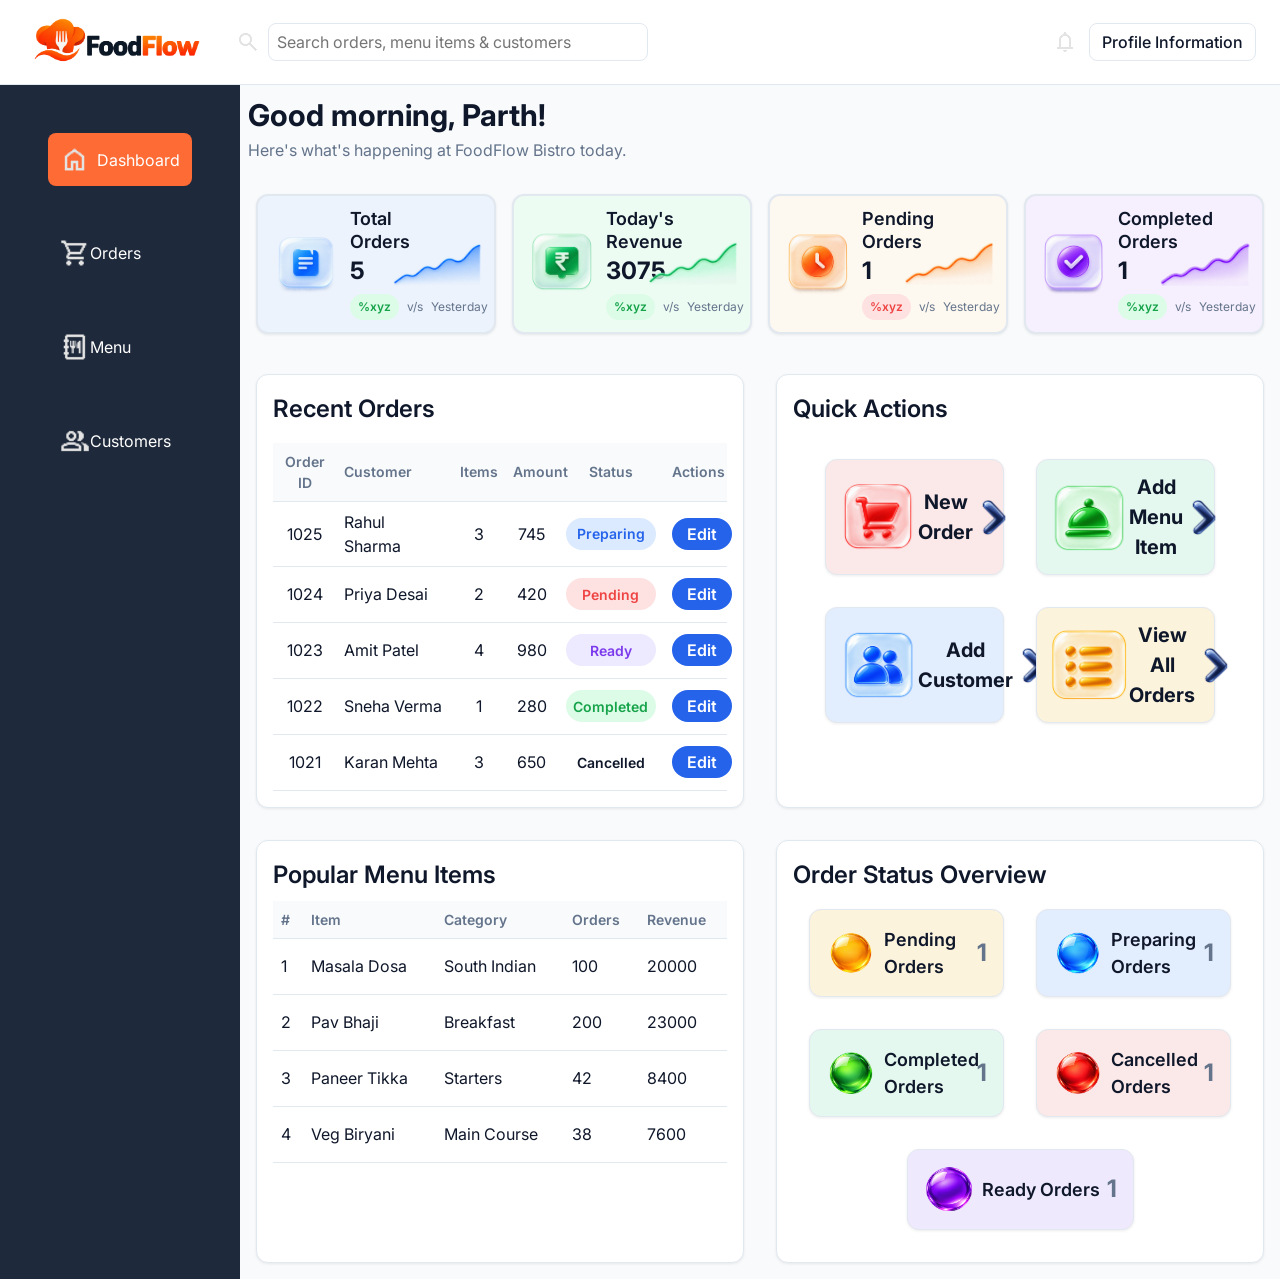
==== frontend/index.html @ 83465d40 "Refactored Order Page Summary Cards and Dashboard Order Status Section for Data Changes" ====
<!DOCTYPE html>
<html lang="en">
<head>
    <meta charset="UTF-8">
    <meta name="viewport" content="width=device-width, initial-scale=1.0">
    <title>FoodFlow</title>

    <link rel="preconnect" href="https://fonts.googleapis.com">
    <link rel="preconnect" href="https://fonts.gstatic.com" crossorigin>
    <link href="https://fonts.googleapis.com/css2?family=Inter:wght@400;500;600;700&display=swap" rel="stylesheet">

    <link rel="stylesheet" href="css/main.css">
</head>
<body>
    <div class="app">
        <header class="header">
            <a href="#">
                <img src="assets/logo/website-logo.png" alt="FoodFlow">
            </a>

            <div class="search-bar">
                <img src="assets/icons/searchbar.png" alt="">
                <!-- <label for="searchbar">Search</label> -->
                <input type="text" name="search" id="searchbar" placeholder="Search orders, menu items & customers">
            </div>

            <div class="profile-section">
                <img src="assets/icons/notifications.png" alt="">
                <button type="button">
                    Profile Information
                </button>
            </div>
        </header>

        <div class="app-body">
            <aside>
                <nav class="sidebar-nav">
                    <ul>
                        <li class="nav-item active">
                            <a href="#">
                                <img src="/frontend/assets/icons/aside-section/dashboard.png" alt="">
                                <span>Dashboard</span>
                            </a>
                        </li>
                        <li class="nav-item">    
                            <a href="orders.html">
                                <img src="/frontend/assets/icons/aside-section/cart.png" alt="">
                                <span>Orders</span>
                            </a>
                        </li>
                        <li class="nav-item">
                            <a href="#">
                                <img src="/frontend/assets/icons/aside-section/menu.png" alt="">
                                <span>Menu</span>
                            </a>
                        </li>
                        <li class="nav-item">   
                            <a href="#">
                                <img src="/frontend/assets/icons/aside-section/customers.png" alt="">
                                <span>Customers</span>
                            </a>
                        </li>
                    </ul>
                </nav>
            </aside>
    
            <main class="main-content dashboard-page">
    
                <section class="dashboard-intro">
                    <h1>Good morning, Parth!</h1>
                    <p>Here's what's happening at FoodFlow Bistro today.</p>
                </section>
    
                <section class="summary-section">
                    <div class="summary-cards">
                        <div class="summary-card">
                            <img src="/frontend/assets/icons/summary-section/total-orders.png" alt="Total Orders Image">
                            <div class="summary-card-information">
                                <h3>Total Orders</h3>
                                <p class="summary-value">48</p>
                                <div class="change-comparison">
                                    <p>%xyz</p>
                                    <p>v/s</p>
                                    <p>Yesterday</p>
                                </div>
                            </div>
                            <img src="/frontend/assets/icons/summary-section/graph-total-orders.png" alt="Graph Image">
                        </div>

                        <div class="summary-card">
                            <img src="/frontend/assets/icons/summary-section/total-revenue.png" alt="Total Revenue Image">
                            <div class="summary-card-information">
                                <h3>Today's Revenue</h3>
                                <p class="summary-value">Rs.18450</p>
                                <div class="change-comparison">
                                    <p>%xyz</p>
                                    <p>v/s</p>
                                    <p>Yesterday</p>
                                </div>
                            </div>
                            <img src="/frontend/assets/icons/summary-section/graph-total-revenue.png" alt="Graph Image">
                        </div>

                        <div class="summary-card">
                            <img src="/frontend/assets/icons/summary-section/pending-orders.png" alt="Pending Orders Image">
                            <div class="summary-card-information">
                                <h3>Pending Orders</h3>
                                <p class="summary-value">12</p>
                                <div class="change-comparison">
                                    <p>%xyz</p>
                                    <p>v/s</p>
                                    <p>Yesterday</p>
                                </div>
                            </div>
                            <img src="/frontend/assets/icons/summary-section/graph-pending-orders.png" alt="Graph Image">
                        </div>

                        <div class="summary-card">
                            <img src="/frontend/assets/icons/summary-section/completed-orders.png" alt="Completed Orders Image">
                            <div class="summary-card-information">
                                <h3>Completed Orders</h3>
                                <p class="summary-value">36</p>
                                <div class="change-comparison">
                                    <p>%xyz</p>
                                    <p>v/s</p>
                                    <p>Yesterday</p>
                                </div>
                            </div>
                            <img src="/frontend/assets/icons/summary-section/graph-completed-orders.png" alt="Graph Image">
                        </div>
                    </div>
                </section>
    
                <div class="dashboard-row-1">
                    <section class="recent-orders-section">
                        <!-- Recent Orders Table -->
                        <h2>Recent Orders</h2>
                         <table>
                            <thead>
                                <tr>
                                    <th>Order ID</th>
                                    <th>Customer</th>
                                    <th>Items</th>
                                    <th>Amount</th>
                                    <th>Status</th>
                                    <th>Actions</th>
                                </tr>
                            </thead>
                            <tbody>
                                <tr>
                                    <td>1234</td>
                                    <td>Parth Sawant</td>
                                    <td>4</td>
                                    <td>Rs. 1290</td>
                                    <td>
                                        <span class="status-badge pending">Pending</span>
                                    </td>
                                    <td>15 min</td>
                                    <td>
                                        <button type="button" class="edit-button">
                                           Edit 
                                        </button>
                                    </td>
                                </tr>
        
                                <tr>
                                    <td>4321</td>
                                    <td>Tanishka Sawant</td>
                                    <td>12</td>
                                    <td>Rs. 1430</td>
                                    <td><span class="status-badge completed">Completed</span></td>
                                    <td>5 min</td>
                                    <td>
                                        <button type="button" class="edit-button">
                                           Edit 
                                        </button>
                                    </td>
                                </tr>
                            </tbody>
                            <tfoot></tfoot>
                         </table>
                    </section>
        
                    <section class="quick-actions-section">
                        <!-- Quick Action Button Collection -->
                         <h2>Quick Actions</h2>
        
                         <div class="quick-actions-buttons">
                            <button type="button" class="quick-actions-button" id="new-order-quick-action">
                                <div class="button-internals">
                                    <img src="/frontend/assets/icons/quick-actions-section/new-order.png" alt="New Order Cart Image">
                                    <p>New Order</p>
                                    <img src="/frontend/assets/icons/quick-actions-section/arrow.png" alt="Arrow Image">
                                </div>
                            </button>

                            <button type="button" class="quick-actions-button" id="add-menu-quick-action">
                                <div class="button-internals">
                                    <img src="/frontend/assets/icons/quick-actions-section/add-menu-item.png" alt="Add Menu Item Image">
                                    <p>Add Menu Item</p>
                                    <img src="/frontend/assets/icons/quick-actions-section/arrow.png" alt="Arrow Image">
                                </div>
                            </button>

                            <button type="button" class="quick-actions-button" id="add-customer-quick-action">
                                <div class="button-internals">
                                    <img src="/frontend/assets/icons/quick-actions-section/customers.png" alt="Add Customer Image">
                                    <p>Add Customer</p>
                                    <img src="/frontend/assets/icons/quick-actions-section/arrow.png" alt="Arrow Image">
                                </div>
                            </button>

                            <button type="button" class="quick-actions-button" id="view-all-order-quick-action">
                                <div class="button-internals">
                                    <img src="/frontend/assets/icons/quick-actions-section/view-orders.png" alt="View Orders Image">
                                    <p>View All Orders</p>
                                    <img src="/frontend/assets/icons/quick-actions-section/arrow.png" alt="Arrow Image">
                                </div>
                            </button>

                         </div>
                    </section>
                </div>
    
                <div class="dashboard-row-2">
                    <section class="popular-menu-section">
                        <!-- Popular Menu Items Table -->
                        <h2>Popular Menu Items</h2>
                         <table>
                            <thead>
                                <tr>
                                    <th>#</th>
                                    <th>Item</th>
                                    <th>Category</th>
                                    <th>Orders</th>
                                    <th>Revenue</th>
                                </tr>
                            </thead>
                            <tbody>
                                <tr>
                                    <td>1</td>
                                    <td>Masala Dosa</td>
                                    <td>South Indian</td>
                                    <td>100</td>
                                    <td>Rs. 20,000</td>
                                </tr>

                                <tr>
                                    <td>2</td>
                                    <td>Pav Bhaji</td>
                                    <td>Breakfast</td>
                                    <td>200</td>
                                    <td>Rs. 23,000</td>
                                </tr>

                                <tr>
                                    <td>3</td>
                                    <td>Paneer Tikka</td>
                                    <td>Starters</td>
                                    <td>42</td>
                                    <td>Rs. 8,400</td>
                                </tr>

                                <tr>
                                    <td>4</td>
                                    <td>Veg Biryani</td>
                                    <td>Main Course</td>
                                    <td>38</td>
                                    <td>Rs. 7,600</td>
                                </tr>
                            </tbody>
                            <tfoot></tfoot>
                         </table>
                    </section>
        
                    <section class="order-status-section">
                        <!-- Order Status Overview Display -->
                        <h2>Order Status Overview</h2>
                         <div class="order-section-cards">
                            <div class="pending-orders order-section-card">
                                <div class="status-label">
                                    <img src="/frontend/assets/icons/order-status-section/yellow.png" alt="">
                                    <p>Pending Orders</p>
                                </div>
                                <p class="status-count">12</p>
                            </div>
        
                            <div class="preparing-orders order-section-card">
                                <div class="status-label">
                                    <img src="/frontend/assets/icons/order-status-section/blue.png" alt="">
                                    <p>Preparing Orders</p>
                                </div>
                                <p class="status-count">10</p>
                            </div>
        
                            <div class="completed-orders order-section-card">
                                <div class="status-label">
                                    <img src="/frontend/assets/icons/order-status-section/green.png" alt="">
                                    <p>Completed Orders</p>
                                </div>
                                <p class="status-count">8</p>
                            </div>
        
                            <div class="cancelled-orders order-section-card">
                                <div class="status-label">
                                    <img src="/frontend/assets/icons/order-status-section/red.png" alt="">
                                    <p>Cancelled Orders</p>
                                </div>
                                <p class="status-count">38</p>
                            </div>

                           <div class="order-section-card ready-orders">
                                <div class="status-label">
                                    <img src="assets/icons/order-status-section/ready-order.png" alt="" >
                                    <p>Ready Orders </p>
                                </div>
                                <span class="status-count">0</span>
                            </div>

                         </div>
                    </section>
                </div>

                <div class="new-order-modal-overlay" id="new-order-modal-overlay" hidden>
                    <div class="new-order-card">
    
                        <!-- New Order Header -->
                        <div class="new-order-header">
    
                            <div class="left-section">
                                <h2>Create New Order</h2>
                                <p>Add a new order for a customer</p>
                            </div>
    
                            <div class="right-section">
                                <button type="button" class="close-new-order" aria-label="Close modal">
                                    <img src="/frontend/assets/icons/close.png" alt="Close modal">
                                </button>
                            </div>
    
                        </div>
    
    
                        <!-- New Order Body -->
                        <div class="new-order-body">
    
                            <!-- Customer Name -->
                            <div class="customer-name">
                                <label for="customer-name">Customer Name</label>
    
                                <input
                                    type="text"
                                    name="customer-name"
                                    id="customer-name"
                                    placeholder="Enter customer name"
                                >
                            </div>
    
    
                            <!-- Order Type -->
                            <div class="order-type">
    
                                <label for="order-type">Order Type</label>
    
                                <select name="order-type" id="order-type">
    
                                    <option value="dine-in" selected>
                                        Dine In
                                    </option>
    
                                    <option value="take-away">
                                        Take Away
                                    </option>
    
                                </select>
    
                            </div>
    
    
                            <!-- Menu Items -->
                            <div class="items">
    
                                <label for="menu-item">Menu Item</label>
    
                                <div class="add-item-row">
    
                                    <select name="menu-item" id="menu-item">
    
                                        <option value="" selected disabled>
                                            Select Menu Item
                                        </option>
    
                                        <option value="margherita-pizza">
                                            Margherita Pizza - Rs. 260
                                        </option>
    
                                        <option value="paneer-tikka">
                                            Paneer Tikka - Rs. 220
                                        </option>
    
                                        <option value="masala-dosa">
                                            Masala Dosa - Rs. 180
                                        </option>
    
                                        <option value="veg-biryani">
                                            Veg Biryani - Rs. 200
                                        </option>
    
                                    </select>
    
                                    <input
                                        type="number"
                                        name="item-quantity"
                                        id="item-quantity"
                                        min="1"
                                        value="1"
                                        placeholder="Qty"
                                    >
    
                                    <button type="button" class="add-item-button">
                                        Add Item
                                    </button>
    
                                </div>
    
    
                                <!-- Selected Items -->
                                <div class="selected-items">
    
                                    <h3>Selected Items</h3>
    
                                    <div class="selected-item">
    
                                        <div class="selected-item-info">
                                            <p>Margherita Pizza</p>
                                            <span>Rs. 260 × 2</span>
                                        </div>
    
                                        <div class="selected-item-actions">
                                            <span class="selected-item-total">
                                                Rs. 520
                                            </span>
    
                                            <button
                                                type="button"
                                                class="remove-item-button"
                                                aria-label="Remove item"
                                            >
                                                ×
                                            </button>
                                        </div>
    
                                    </div>
    
                                    <div class="selected-item">
    
                                        <div class="selected-item-info">
                                            <p>Paneer Tikka</p>
                                            <span>Rs. 220 × 1</span>
                                        </div>
    
                                        <div class="selected-item-actions">
                                            <span class="selected-item-total">
                                                Rs. 220
                                            </span>
    
                                            <button
                                                type="button"
                                                class="remove-item-button"
                                                aria-label="Remove item"
                                            >
                                                ×
                                            </button>
    
                                        </div>
    
                                    </div>
    
                                </div>
    
                            </div>
    
    
                            <!-- Special Instructions -->
                            <div class="special-instructions">
    
                                <label for="special-instructions">
                                    Special Instructions
                                </label>
    
                                <textarea
                                    name="special-instructions"
                                    id="special-instructions"
                                    placeholder="e.g. Less spice, extra cheese, no onions..."
                                ></textarea>
    
                            </div>
    
    
                            <!-- Order Total -->
                            <div class="order-total">
    
                                <span>Total Amount</span>
    
                                <strong>Rs. 740</strong>
    
                            </div>
    
                        </div>
    
    
                        <!-- New Order Footer -->
                        <div class="new-order-footer">
    
                            <button
                                type="button"
                                class="cancel-new-order"
                            >
                                Cancel
                            </button>
    
                            <button
                                type="button"
                                class="create-new-order"
                            >
                                Create Order
                            </button>
    
                        </div>
    
                    </div>
                </div>

                <div class="add-menu-modal-overlay" id="add-menu-modal-overlay" hidden>

                    <div class="add-menu-card">

                        <div class="add-menu-header">

                            <div class="left-section">

                                <h2>Add New Menu Item</h2>

                                <p>Add a new menu item to your restaurant menu</p>

                            </div>

                            <div class="right-section">

                                <button
                                    type="button"
                                    class="close-add-menu"
                                    aria-label="Close modal"
                                >

                                    <img
                                        src="/frontend/assets/icons/close.png"
                                        alt="Close modal"
                                    >

                                </button>

                            </div>

                        </div>

                        <div class="add-menu-body">

                            <!-- Item Name -->

                            <div class="item-name">

                                <label for="item-name">Item Name</label>

                                <input
                                    type="text"
                                    name="item-name"
                                    id="item-name"
                                    placeholder="Enter menu item name"
                                >

                            </div>


                            <!-- Category -->

                            <div class="item-category">

                                <label for="item-category">Category</label>

                                <select
                                    name="item-category"
                                    id="item-category"
                                >

                                    <option value="" selected disabled>
                                        Select category
                                    </option>

                                    <option value="starters">
                                        Starters
                                    </option>

                                    <option value="main-course">
                                        Main Course
                                    </option>

                                    <option value="south-indian">
                                        South Indian
                                    </option>

                                    <option value="desserts">
                                        Desserts
                                    </option>

                                    <option value="beverages">
                                        Beverages
                                    </option>

                                </select>

                            </div>


                            <!-- Price -->

                            <div class="item-price">

                                <label for="item-price">Price (Rs.)</label>

                                <input
                                    type="number"
                                    name="item-price"
                                    id="item-price"
                                    placeholder="Enter price"
                                    min="0"
                                >

                            </div>


                            <!-- Description -->

                            <div class="item-description">

                                <label for="item-description">
                                    Description (Optional)
                                </label>

                                <textarea
                                    name="item-description"
                                    id="item-description"
                                    placeholder="Enter a short description..."
                                ></textarea>

                            </div>

                        </div>

                        <div class="add-menu-footer">

                            <button
                                type="button"
                                class="cancel-add-menu"
                            >
                                Cancel
                            </button>

                            <button
                                type="button"
                                class="add-menu-item"
                            >
                                Add Item
                            </button>

                        </div>

                    </div>

                </div>

                <div class="add-customer-modal-overlay" id="add-customer-modal-overlay" hidden>
                    <div class="add-customer-card">
                        <div class="add-customer-header">

                            <div class="left-section">

                                <h2>Add New Customer</h2>

                                <p>Add a new customer to your restaurant</p>

                            </div>

                            <div class="right-section">

                                <button
                                    type="button"
                                    class="close-add-customer"
                                    aria-label="Close modal"
                                >

                                    <img
                                        src="/frontend/assets/icons/close.png"
                                        alt="Close modal"
                                    >

                                </button>

                            </div>

                        </div>

                        <div class="add-customer-body">

                            <!-- Customer Name -->

                            <div class="customer-name">

                                <label for="new-customer-name">
                                    Customer Name
                                </label>

                                <input
                                    type="text"
                                    name="new-customer-name"
                                    id="new-customer-name"
                                    placeholder="Enter customer name"
                                >

                            </div>


                            <!-- Phone Number -->

                            <div class="customer-phone">

                                <label for="customer-phone">
                                    Phone Number
                                </label>

                                <input
                                    type="tel"
                                    name="customer-phone"
                                    id="customer-phone"
                                    placeholder="Enter phone number"
                                >

                            </div>


                            <!-- Email -->

                            <div class="customer-email">

                                <label for="customer-email">
                                    Email (Optional)
                                </label>

                                <input
                                    type="email"
                                    name="customer-email"
                                    id="customer-email"
                                    placeholder="Enter email address"
                                >

                            </div>

                        </div>

                        <div class="add-customer-footer">

                            <button
                                type="button"
                                class="cancel-add-customer"
                            >
                                Cancel
                            </button>

                            <button
                                type="button"
                                class="add-customer-button"
                            >
                                Add Customer
                            </button>

                        </div>
                    </div>

                </div>
    
            </main>
        </div>
    </div>

    <script src="js/data.js"></script>
    <script src="js/app.js"></script>
</body>
</html>
---- frontend/css/main.css ----
@import url("reset.css");
@import url("variables.css");
@import url("base.css");
@import url("layout.css");
@import url("responsive.css");
@import url("components.css");
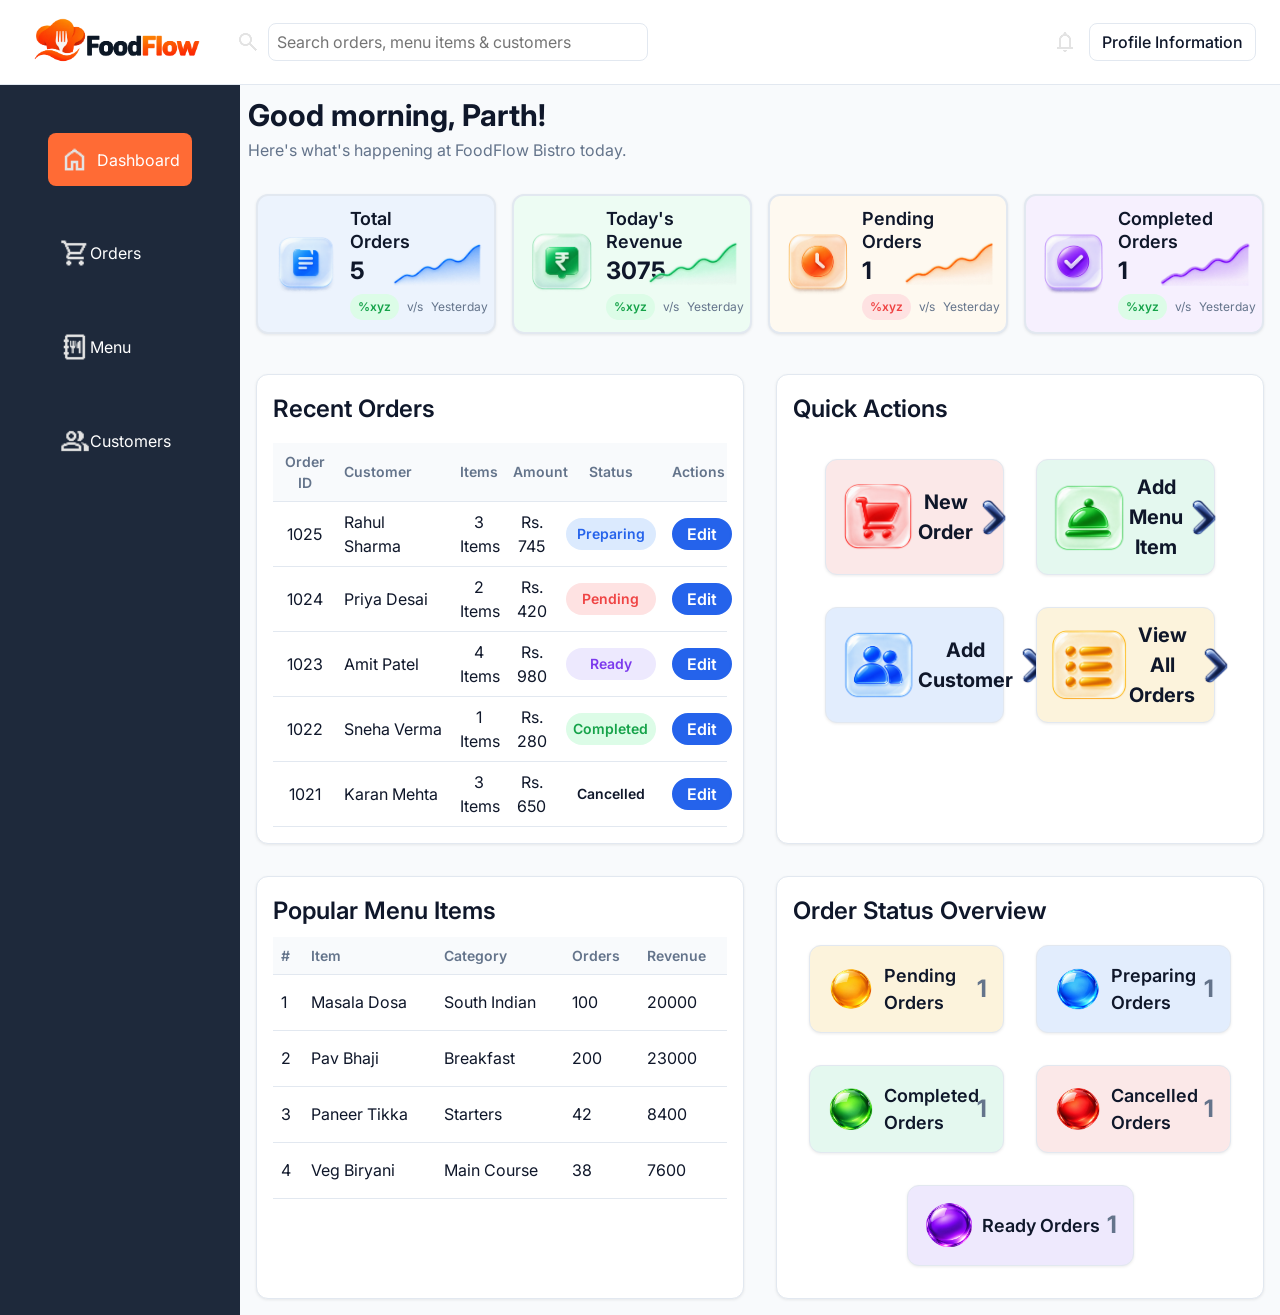
==== commit 1c0063dd: "feat : edit button working" ====
--- a/frontend/index.html
+++ b/frontend/index.html
@@ -323,162 +323,52 @@
 
                 <div class="new-order-modal-overlay" id="new-order-modal-overlay" hidden>
                     <div class="new-order-card">
-    
-                        <!-- New Order Header -->
                         <div class="new-order-header">
-    
                             <div class="left-section">
                                 <h2>Create New Order</h2>
                                 <p>Add a new order for a customer</p>
                             </div>
-    
                             <div class="right-section">
                                 <button type="button" class="close-new-order" aria-label="Close modal">
                                     <img src="/frontend/assets/icons/close.png" alt="Close modal">
                                 </button>
                             </div>
-    
-                        </div>
-    
-    
-                        <!-- New Order Body -->
+                        </div>
                         <div class="new-order-body">
-    
-                            <!-- Customer Name -->
                             <div class="customer-name">
                                 <label for="customer-name">Customer Name</label>
-    
-                                <input
-                                    type="text"
-                                    name="customer-name"
-                                    id="customer-name"
-                                    placeholder="Enter customer name"
-                                >
-                            </div>
-    
-    
-                            <!-- Order Type -->
+                                <input type="text" name="customer-name" id="customer-name" placeholder="Enter customer name" >
+                            </div>
+    
                             <div class="order-type">
-    
                                 <label for="order-type">Order Type</label>
-    
                                 <select name="order-type" id="order-type">
-    
-                                    <option value="dine-in" selected>
-                                        Dine In
-                                    </option>
-    
-                                    <option value="take-away">
-                                        Take Away
-                                    </option>
-    
+                                    <option value="dine-in" selected> Dine In </option>
+                                    <option value="take-away"> Take Away </option>
                                 </select>
-    
-                            </div>
-    
-    
-                            <!-- Menu Items -->
+                            </div>
+
+                            
                             <div class="items">
-    
                                 <label for="menu-item">Menu Item</label>
-    
                                 <div class="add-item-row">
-    
                                     <select name="menu-item" id="menu-item">
-    
-                                        <option value="" selected disabled>
-                                            Select Menu Item
-                                        </option>
-    
-                                        <option value="margherita-pizza">
-                                            Margherita Pizza - Rs. 260
-                                        </option>
-    
-                                        <option value="paneer-tikka">
-                                            Paneer Tikka - Rs. 220
-                                        </option>
-    
-                                        <option value="masala-dosa">
-                                            Masala Dosa - Rs. 180
-                                        </option>
-    
-                                        <option value="veg-biryani">
-                                            Veg Biryani - Rs. 200
-                                        </option>
-    
+                                        <option value="" selected disabled>Select Menu Item</option>
+                                        <option value="101">Margherita Pizza - Rs. 260</option>
+                                        <option value="102">Paneer Tikka - Rs. 220</option>
+                                        <option value="103">Masala Dosa - Rs. 200</option>
+                                        <option value="105">Veg Biryani - Rs. 200</option>
                                     </select>
-    
-                                    <input
-                                        type="number"
-                                        name="item-quantity"
-                                        id="item-quantity"
-                                        min="1"
-                                        value="1"
-                                        placeholder="Qty"
-                                    >
-    
-                                    <button type="button" class="add-item-button">
-                                        Add Item
-                                    </button>
-    
-                                </div>
-    
-    
-                                <!-- Selected Items -->
+                                    <input type="number" name="item-quantity" id="item-quantity" min="1" value="1" placeholder="Qty">
+                                    <button type="button" class="add-item-button">Add Item</button>
+                                </div>
+
                                 <div class="selected-items">
-    
                                     <h3>Selected Items</h3>
-    
-                                    <div class="selected-item">
-    
-                                        <div class="selected-item-info">
-                                            <p>Margherita Pizza</p>
-                                            <span>Rs. 260 × 2</span>
-                                        </div>
-    
-                                        <div class="selected-item-actions">
-                                            <span class="selected-item-total">
-                                                Rs. 520
-                                            </span>
-    
-                                            <button
-                                                type="button"
-                                                class="remove-item-button"
-                                                aria-label="Remove item"
-                                            >
-                                                ×
-                                            </button>
-                                        </div>
-    
-                                    </div>
-    
-                                    <div class="selected-item">
-    
-                                        <div class="selected-item-info">
-                                            <p>Paneer Tikka</p>
-                                            <span>Rs. 220 × 1</span>
-                                        </div>
-    
-                                        <div class="selected-item-actions">
-                                            <span class="selected-item-total">
-                                                Rs. 220
-                                            </span>
-    
-                                            <button
-                                                type="button"
-                                                class="remove-item-button"
-                                                aria-label="Remove item"
-                                            >
-                                                ×
-                                            </button>
-    
-                                        </div>
-    
-                                    </div>
-    
-                                </div>
-    
-                            </div>
+                                    <div class="selected-items-list"></div>
+                                </div>
+                            </div>
+
     
     
                             <!-- Special Instructions -->
@@ -502,14 +392,11 @@
     
                                 <span>Total Amount</span>
     
-                                <strong>Rs. 740</strong>
-    
-                            </div>
-    
-                        </div>
-    
-    
-                        <!-- New Order Footer -->
+                                <strong id="new-order-total">Rs. 0</strong>
+    
+                            </div>
+    
+                        </div>
                         <div class="new-order-footer">
     
                             <button
@@ -527,12 +414,10 @@
                             </button>
     
                         </div>
-    
                     </div>
                 </div>
 
                 <div class="add-menu-modal-overlay" id="add-menu-modal-overlay" hidden>
-
                     <div class="add-menu-card">
 
                         <div class="add-menu-header">
@@ -565,8 +450,6 @@
                         </div>
 
                         <div class="add-menu-body">
-
-                            <!-- Item Name -->
 
                             <div class="item-name">
 
@@ -582,8 +465,6 @@
                             </div>
 
 
-                            <!-- Category -->
-
                             <div class="item-category">
 
                                 <label for="item-category">Category</label>
@@ -621,8 +502,6 @@
 
                             </div>
 
-
-                            <!-- Price -->
 
                             <div class="item-price">
 
@@ -638,9 +517,6 @@
 
                             </div>
 
-
-                            <!-- Description -->
-
                             <div class="item-description">
 
                                 <label for="item-description">
@@ -676,7 +552,6 @@
                         </div>
 
                     </div>
-
                 </div>
 
                 <div class="add-customer-modal-overlay" id="add-customer-modal-overlay" hidden>
@@ -711,81 +586,96 @@
                         </div>
 
                         <div class="add-customer-body">
-
-                            <!-- Customer Name -->
-
                             <div class="customer-name">
-
-                                <label for="new-customer-name">
-                                    Customer Name
-                                </label>
-
+                                <label for="new-customer-name"> Customer Name  </label>
+                                <input type="text" name="new-customer-name" id="new-customer-name" placeholder="Enter customer name">
+                            </div>
+                            <div class="customer-phone">
+                                <label for="customer-phone"> Phone Number </label>
+                                <input type="tel"  name="customer-phone"  id="customer-phone" placeholder="Enter phone number" >
+                            </div>
+                            <div class="customer-email">
+                                <label for="customer-email"> Email (Optional) </label>
+                                <input type="email" name="customer-email" id="customer-email" placeholder="Enter email address">
+                            </div>
+                        </div>
+
+                        <div class="add-customer-footer">
+                            <button type="button" class="cancel-add-customer" > Cancel </button>
+                            <button type="button" class="add-customer-button" > Add Customer </button>
+                        </div>
+                    </div>
+
+                </div>
+
+                <!-- Edit Order Modal -->
+                <div class="edit-order-modal-overlay" id="edit-order-modal-overlay" hidden>
+                    <div class="edit-order-card" role="dialog" aria-modal="true" aria-labelledby="edit-order-title">
+
+                        <div class="edit-order-header">
+                            <div>
+                                <h2 id="edit-order-title">Edit Order</h2>
+                                <p>Update the order details below.</p>
+                            </div>
+
+                            <button
+                                type="button"
+                                class="close-edit-order"
+                                aria-label="Close modal"
+                            >
+                                &times;
+                            </button>
+                        </div>
+
+                        <div class="edit-order-body">
+                            <div class="edit-order-field">
+                                <label for="edit-order-customer">Customer Name</label>
                                 <input
                                     type="text"
-                                    name="new-customer-name"
-                                    id="new-customer-name"
+                                    id="edit-order-customer"
                                     placeholder="Enter customer name"
+                                    required
                                 >
-
-                            </div>
-
-
-                            <!-- Phone Number -->
-
-                            <div class="customer-phone">
-
-                                <label for="customer-phone">
-                                    Phone Number
-                                </label>
-
-                                <input
-                                    type="tel"
-                                    name="customer-phone"
-                                    id="customer-phone"
-                                    placeholder="Enter phone number"
-                                >
-
-                            </div>
-
-
-                            <!-- Email -->
-
-                            <div class="customer-email">
-
-                                <label for="customer-email">
-                                    Email (Optional)
-                                </label>
-
-                                <input
-                                    type="email"
-                                    name="customer-email"
-                                    id="customer-email"
-                                    placeholder="Enter email address"
-                                >
-
-                            </div>
-
-                        </div>
-
-                        <div class="add-customer-footer">
-
-                            <button
-                                type="button"
-                                class="cancel-add-customer"
-                            >
-                                Cancel
-                            </button>
-
-                            <button
-                                type="button"
-                                class="add-customer-button"
-                            >
-                                Add Customer
-                            </button>
-
-                        </div>
+                            </div>
+
+                            <div class="edit-order-field">
+                                <label for="edit-order-status">Order Status</label>
+                                <select id="edit-order-status">
+                                    <option value="Pending">Pending</option>
+                                    <option value="Preparing">Preparing</option>
+                                    <option value="Ready">Ready</option>
+                                    <option value="Completed">Completed</option>
+                                    <option value="Cancelled">Cancelled</option>
+                                </select>
+                            </div>
+
+                            <div class="edit-order-field">
+                                <label for="edit-order-instructions">Special Instructions</label>
+                                <textarea
+                                    id="edit-order-instructions"
+                                    placeholder="Optional instructions"
+                                    rows="3"
+                                ></textarea>
+                            </div>
+                        </div>
+
+                        <div class="edit-order-footer">
+                            <button type="button" class="delete-edit-order">
+                                Delete Order
+                            </button>
+
+                            <div class="edit-order-actions">
+                                <button type="button" class="cancel-edit-order">
+                                    Cancel
+                                </button>
+
+                                <button type="button" class="save-edit-order">
+                                    Save Changes
+                                </button>
+                            </div>
+                        </div>
+
                     </div>
-
                 </div>
     
             </main>
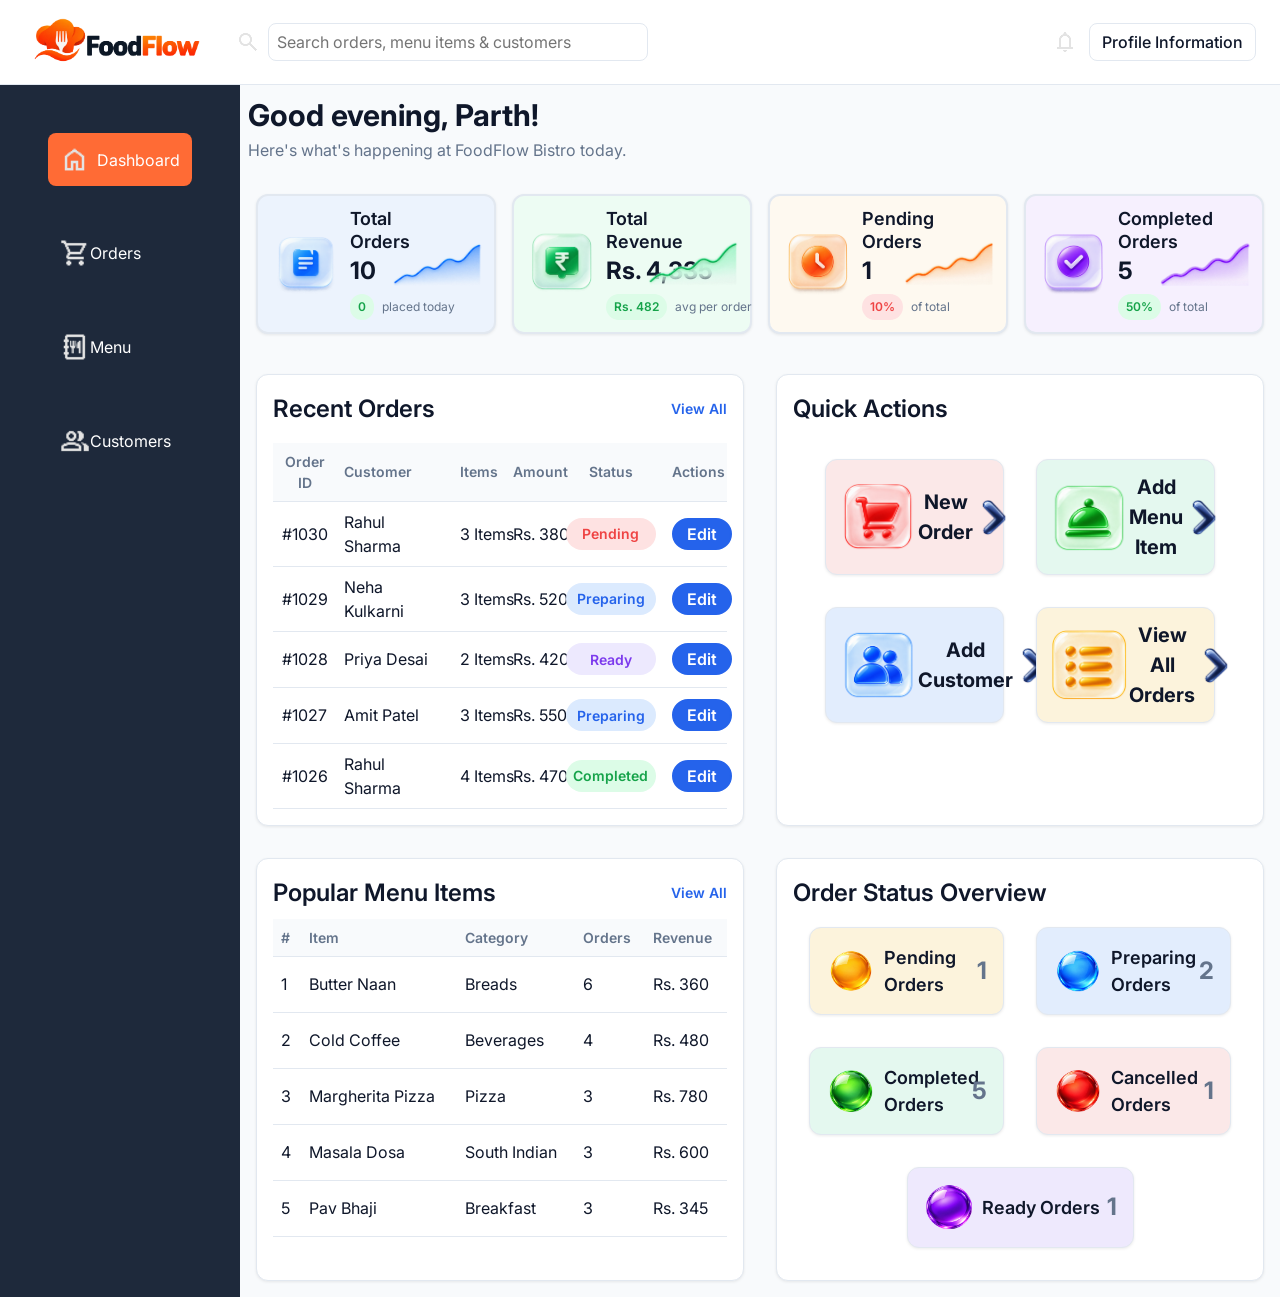
==== commit 66408533: "Orders and Customers Page built" ====
--- a/frontend/index.html
+++ b/frontend/index.html
@@ -14,7 +14,7 @@
 <body>
     <div class="app">
         <header class="header">
-            <a href="#">
+            <a href="index.html">
                 <img src="assets/logo/website-logo.png" alt="FoodFlow">
             </a>
 
@@ -37,26 +37,26 @@
                 <nav class="sidebar-nav">
                     <ul>
                         <li class="nav-item active">
-                            <a href="#">
-                                <img src="/frontend/assets/icons/aside-section/dashboard.png" alt="">
+                            <a href="index.html">
+                                <img src="assets/icons/aside-section/dashboard.png" alt="">
                                 <span>Dashboard</span>
                             </a>
                         </li>
                         <li class="nav-item">    
                             <a href="orders.html">
-                                <img src="/frontend/assets/icons/aside-section/cart.png" alt="">
+                                <img src="assets/icons/aside-section/cart.png" alt="">
                                 <span>Orders</span>
                             </a>
                         </li>
                         <li class="nav-item">
-                            <a href="#">
-                                <img src="/frontend/assets/icons/aside-section/menu.png" alt="">
+                            <a href="menu.html">
+                                <img src="assets/icons/aside-section/menu.png" alt="">
                                 <span>Menu</span>
                             </a>
                         </li>
                         <li class="nav-item">   
-                            <a href="#">
-                                <img src="/frontend/assets/icons/aside-section/customers.png" alt="">
+                            <a href="customers.html">
+                                <img src="assets/icons/aside-section/customers.png" alt="">
                                 <span>Customers</span>
                             </a>
                         </li>
@@ -67,66 +67,62 @@
             <main class="main-content dashboard-page">
     
                 <section class="dashboard-intro">
-                    <h1>Good morning, Parth!</h1>
+                    <h1 id="greeting-text">Good morning, Parth!</h1>
                     <p>Here's what's happening at FoodFlow Bistro today.</p>
                 </section>
     
                 <section class="summary-section">
                     <div class="summary-cards">
                         <div class="summary-card">
-                            <img src="/frontend/assets/icons/summary-section/total-orders.png" alt="Total Orders Image">
+                            <img src="assets/icons/summary-section/total-orders.png" alt="Total Orders Image">
                             <div class="summary-card-information">
                                 <h3>Total Orders</h3>
                                 <p class="summary-value">48</p>
                                 <div class="change-comparison">
-                                    <p>%xyz</p>
-                                    <p>v/s</p>
-                                    <p>Yesterday</p>
-                                </div>
-                            </div>
-                            <img src="/frontend/assets/icons/summary-section/graph-total-orders.png" alt="Graph Image">
+                                    <p class="percent-of-total"></p>
+                                    <p class="comparison-text">placed today</p>
+                                </div>
+                            </div>
+                            <img src="assets/icons/summary-section/graph-total-orders.png" alt="Graph Image">
                         </div>
 
                         <div class="summary-card">
-                            <img src="/frontend/assets/icons/summary-section/total-revenue.png" alt="Total Revenue Image">
+                            <img src="assets/icons/summary-section/total-revenue.png" alt="Total Revenue Image">
                             <div class="summary-card-information">
-                                <h3>Today's Revenue</h3>
-                                <p class="summary-value">Rs.18450</p>
+                                <h3>Total Revenue</h3>
+                                <p class="summary-value">Rs. 0</p>
                                 <div class="change-comparison">
-                                    <p>%xyz</p>
-                                    <p>v/s</p>
-                                    <p>Yesterday</p>
-                                </div>
-                            </div>
-                            <img src="/frontend/assets/icons/summary-section/graph-total-revenue.png" alt="Graph Image">
+                                    <p class="percent-of-total"></p>
+                                    <p class="comparison-text">avg per order</p>
+                                </div>
+                            </div>
+                            <img src="assets/icons/summary-section/graph-total-revenue.png" alt="Graph Image">
                         </div>
 
                         <div class="summary-card">
-                            <img src="/frontend/assets/icons/summary-section/pending-orders.png" alt="Pending Orders Image">
+                            <img src="assets/icons/summary-section/pending-orders.png" alt="Pending Orders Image">
                             <div class="summary-card-information">
                                 <h3>Pending Orders</h3>
                                 <p class="summary-value">12</p>
                                 <div class="change-comparison">
-                                    <p>%xyz</p>
-                                    <p>v/s</p>
-                                    <p>Yesterday</p>
-                                </div>
-                            </div>
-                            <img src="/frontend/assets/icons/summary-section/graph-pending-orders.png" alt="Graph Image">
+                                    <p class="percent-of-total"></p>
+                                    <p class="comparison-text">of total</p>
+                                </div>
+                            </div>
+                            <img src="assets/icons/summary-section/graph-pending-orders.png" alt="Graph Image">
                         </div>
 
                         <div class="summary-card">
-                            <img src="/frontend/assets/icons/summary-section/completed-orders.png" alt="Completed Orders Image">
+                            <img src="assets/icons/summary-section/completed-orders.png" alt="Completed Orders Image">
                             <div class="summary-card-information">
                                 <h3>Completed Orders</h3>
                                 <p class="summary-value">36</p>
                                 <div class="change-comparison">
-                                    <p>%xyz</p>
-                                    <p>v/s</p>
-                                    <p>Yesterday</p>
-                                </div>
-                            </div>
-                            <img src="/frontend/assets/icons/summary-section/graph-completed-orders.png" alt="Graph Image">
+                                    <p class="percent-of-total"></p>
+                                    <p class="comparison-text">of total</p>
+                                </div>
+                            </div>
+                            <img src="assets/icons/summary-section/graph-completed-orders.png" alt="Graph Image">
                         </div>
                     </div>
                 </section>
@@ -134,7 +130,10 @@
                 <div class="dashboard-row-1">
                     <section class="recent-orders-section">
                         <!-- Recent Orders Table -->
-                        <h2>Recent Orders</h2>
+                        <div class="section-heading">
+                            <h2>Recent Orders</h2>
+                            <a href="orders.html">View All</a>
+                        </div>
                          <table>
                             <thead>
                                 <tr>
@@ -147,35 +146,7 @@
                                 </tr>
                             </thead>
                             <tbody>
-                                <tr>
-                                    <td>1234</td>
-                                    <td>Parth Sawant</td>
-                                    <td>4</td>
-                                    <td>Rs. 1290</td>
-                                    <td>
-                                        <span class="status-badge pending">Pending</span>
-                                    </td>
-                                    <td>15 min</td>
-                                    <td>
-                                        <button type="button" class="edit-button">
-                                           Edit 
-                                        </button>
-                                    </td>
-                                </tr>
-        
-                                <tr>
-                                    <td>4321</td>
-                                    <td>Tanishka Sawant</td>
-                                    <td>12</td>
-                                    <td>Rs. 1430</td>
-                                    <td><span class="status-badge completed">Completed</span></td>
-                                    <td>5 min</td>
-                                    <td>
-                                        <button type="button" class="edit-button">
-                                           Edit 
-                                        </button>
-                                    </td>
-                                </tr>
+
                             </tbody>
                             <tfoot></tfoot>
                          </table>
@@ -188,33 +159,33 @@
                          <div class="quick-actions-buttons">
                             <button type="button" class="quick-actions-button" id="new-order-quick-action">
                                 <div class="button-internals">
-                                    <img src="/frontend/assets/icons/quick-actions-section/new-order.png" alt="New Order Cart Image">
+                                    <img src="assets/icons/quick-actions-section/new-order.png" alt="New Order Cart Image">
                                     <p>New Order</p>
-                                    <img src="/frontend/assets/icons/quick-actions-section/arrow.png" alt="Arrow Image">
+                                    <img src="assets/icons/quick-actions-section/arrow.png" alt="Arrow Image">
                                 </div>
                             </button>
 
                             <button type="button" class="quick-actions-button" id="add-menu-quick-action">
                                 <div class="button-internals">
-                                    <img src="/frontend/assets/icons/quick-actions-section/add-menu-item.png" alt="Add Menu Item Image">
+                                    <img src="assets/icons/quick-actions-section/add-menu-item.png" alt="Add Menu Item Image">
                                     <p>Add Menu Item</p>
-                                    <img src="/frontend/assets/icons/quick-actions-section/arrow.png" alt="Arrow Image">
+                                    <img src="assets/icons/quick-actions-section/arrow.png" alt="Arrow Image">
                                 </div>
                             </button>
 
                             <button type="button" class="quick-actions-button" id="add-customer-quick-action">
                                 <div class="button-internals">
-                                    <img src="/frontend/assets/icons/quick-actions-section/customers.png" alt="Add Customer Image">
+                                    <img src="assets/icons/quick-actions-section/customers.png" alt="Add Customer Image">
                                     <p>Add Customer</p>
-                                    <img src="/frontend/assets/icons/quick-actions-section/arrow.png" alt="Arrow Image">
+                                    <img src="assets/icons/quick-actions-section/arrow.png" alt="Arrow Image">
                                 </div>
                             </button>
 
                             <button type="button" class="quick-actions-button" id="view-all-order-quick-action">
                                 <div class="button-internals">
-                                    <img src="/frontend/assets/icons/quick-actions-section/view-orders.png" alt="View Orders Image">
+                                    <img src="assets/icons/quick-actions-section/view-orders.png" alt="View Orders Image">
                                     <p>View All Orders</p>
-                                    <img src="/frontend/assets/icons/quick-actions-section/arrow.png" alt="Arrow Image">
+                                    <img src="assets/icons/quick-actions-section/arrow.png" alt="Arrow Image">
                                 </div>
                             </button>
 
@@ -225,7 +196,10 @@
                 <div class="dashboard-row-2">
                     <section class="popular-menu-section">
                         <!-- Popular Menu Items Table -->
-                        <h2>Popular Menu Items</h2>
+                        <div class="section-heading">
+                            <h2>Popular Menu Items</h2>
+                            <a href="menu.html">View All</a>
+                        </div>
                          <table>
                             <thead>
                                 <tr>
@@ -237,37 +211,7 @@
                                 </tr>
                             </thead>
                             <tbody>
-                                <tr>
-                                    <td>1</td>
-                                    <td>Masala Dosa</td>
-                                    <td>South Indian</td>
-                                    <td>100</td>
-                                    <td>Rs. 20,000</td>
-                                </tr>
-
-                                <tr>
-                                    <td>2</td>
-                                    <td>Pav Bhaji</td>
-                                    <td>Breakfast</td>
-                                    <td>200</td>
-                                    <td>Rs. 23,000</td>
-                                </tr>
-
-                                <tr>
-                                    <td>3</td>
-                                    <td>Paneer Tikka</td>
-                                    <td>Starters</td>
-                                    <td>42</td>
-                                    <td>Rs. 8,400</td>
-                                </tr>
-
-                                <tr>
-                                    <td>4</td>
-                                    <td>Veg Biryani</td>
-                                    <td>Main Course</td>
-                                    <td>38</td>
-                                    <td>Rs. 7,600</td>
-                                </tr>
+
                             </tbody>
                             <tfoot></tfoot>
                          </table>
@@ -279,7 +223,7 @@
                          <div class="order-section-cards">
                             <div class="pending-orders order-section-card">
                                 <div class="status-label">
-                                    <img src="/frontend/assets/icons/order-status-section/yellow.png" alt="">
+                                    <img src="assets/icons/order-status-section/yellow.png" alt="">
                                     <p>Pending Orders</p>
                                 </div>
                                 <p class="status-count">12</p>
@@ -287,7 +231,7 @@
         
                             <div class="preparing-orders order-section-card">
                                 <div class="status-label">
-                                    <img src="/frontend/assets/icons/order-status-section/blue.png" alt="">
+                                    <img src="assets/icons/order-status-section/blue.png" alt="">
                                     <p>Preparing Orders</p>
                                 </div>
                                 <p class="status-count">10</p>
@@ -295,7 +239,7 @@
         
                             <div class="completed-orders order-section-card">
                                 <div class="status-label">
-                                    <img src="/frontend/assets/icons/order-status-section/green.png" alt="">
+                                    <img src="assets/icons/order-status-section/green.png" alt="">
                                     <p>Completed Orders</p>
                                 </div>
                                 <p class="status-count">8</p>
@@ -303,7 +247,7 @@
         
                             <div class="cancelled-orders order-section-card">
                                 <div class="status-label">
-                                    <img src="/frontend/assets/icons/order-status-section/red.png" alt="">
+                                    <img src="assets/icons/order-status-section/red.png" alt="">
                                     <p>Cancelled Orders</p>
                                 </div>
                                 <p class="status-count">38</p>
@@ -330,14 +274,15 @@
                             </div>
                             <div class="right-section">
                                 <button type="button" class="close-new-order" aria-label="Close modal">
-                                    <img src="/frontend/assets/icons/close.png" alt="Close modal">
+                                    <img src="assets/icons/close.png" alt="Close modal">
                                 </button>
                             </div>
                         </div>
                         <div class="new-order-body">
                             <div class="customer-name">
                                 <label for="customer-name">Customer Name</label>
-                                <input type="text" name="customer-name" id="customer-name" placeholder="Enter customer name" >
+                                <input type="text" name="customer-name" id="customer-name" placeholder="Enter customer name" list="customer-list" autocomplete="off">
+                                <datalist id="customer-list"></datalist>
                             </div>
     
                             <div class="order-type">
@@ -354,10 +299,6 @@
                                 <div class="add-item-row">
                                     <select name="menu-item" id="menu-item">
                                         <option value="" selected disabled>Select Menu Item</option>
-                                        <option value="101">Margherita Pizza - Rs. 260</option>
-                                        <option value="102">Paneer Tikka - Rs. 220</option>
-                                        <option value="103">Masala Dosa - Rs. 200</option>
-                                        <option value="105">Veg Biryani - Rs. 200</option>
                                     </select>
                                     <input type="number" name="item-quantity" id="item-quantity" min="1" value="1" placeholder="Qty">
                                     <button type="button" class="add-item-button">Add Item</button>
@@ -439,7 +380,7 @@
                                 >
 
                                     <img
-                                        src="/frontend/assets/icons/close.png"
+                                        src="assets/icons/close.png"
                                         alt="Close modal"
                                     >
 
@@ -476,26 +417,6 @@
 
                                     <option value="" selected disabled>
                                         Select category
-                                    </option>
-
-                                    <option value="starters">
-                                        Starters
-                                    </option>
-
-                                    <option value="main-course">
-                                        Main Course
-                                    </option>
-
-                                    <option value="south-indian">
-                                        South Indian
-                                    </option>
-
-                                    <option value="desserts">
-                                        Desserts
-                                    </option>
-
-                                    <option value="beverages">
-                                        Beverages
                                     </option>
 
                                 </select>
@@ -575,7 +496,7 @@
                                 >
 
                                     <img
-                                        src="/frontend/assets/icons/close.png"
+                                        src="assets/icons/close.png"
                                         alt="Close modal"
                                     >
 
@@ -592,7 +513,7 @@
                             </div>
                             <div class="customer-phone">
                                 <label for="customer-phone"> Phone Number </label>
-                                <input type="tel"  name="customer-phone"  id="customer-phone" placeholder="Enter phone number" >
+                                <input type="tel"  name="customer-phone"  id="customer-phone" placeholder="Enter phone number" maxlength="10">
                             </div>
                             <div class="customer-email">
                                 <label for="customer-email"> Email (Optional) </label>
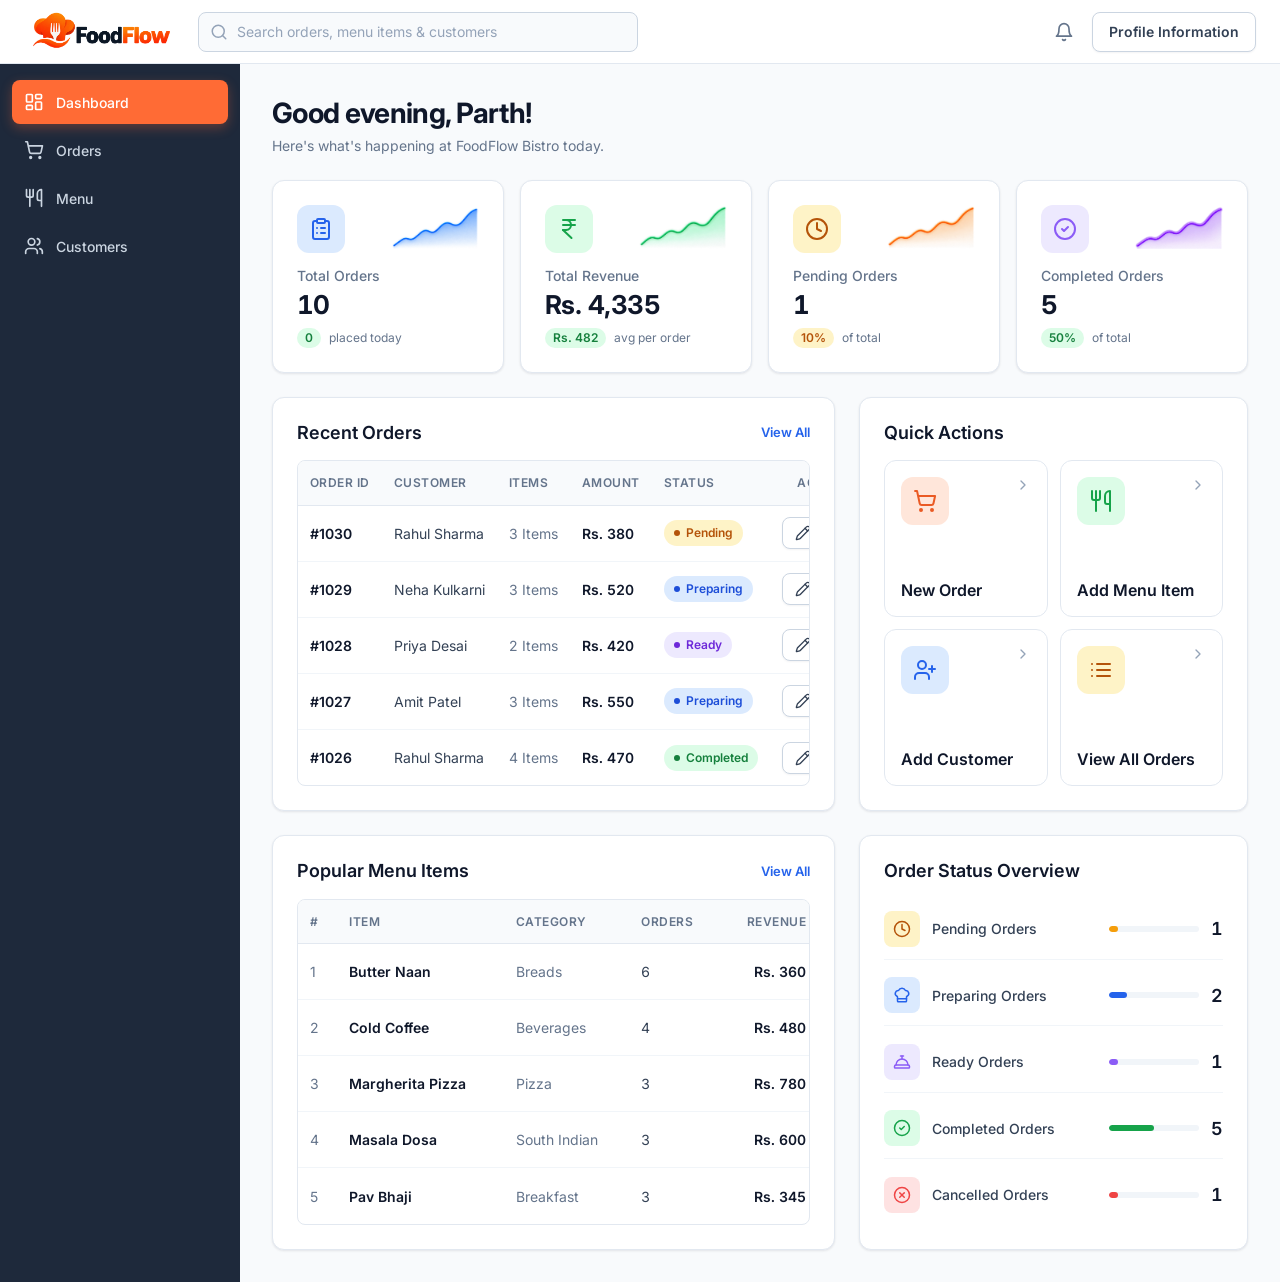
==== commit 2ab331e3: "UI changes implemented" ====
--- a/frontend/index.html
+++ b/frontend/index.html
@@ -13,128 +13,120 @@
 </head>
 <body>
     <div class="app">
-        <header class="header">
-            <a href="index.html">
+        <header class="topbar">
+            <a href="index.html" class="topbar-logo">
                 <img src="assets/logo/website-logo.png" alt="FoodFlow">
             </a>
 
-            <div class="search-bar">
-                <img src="assets/icons/searchbar.png" alt="">
-                <!-- <label for="searchbar">Search</label> -->
-                <input type="text" name="search" id="searchbar" placeholder="Search orders, menu items & customers">
+            <div class="search-input topbar-search">
+                <i data-icon="search"></i>
+                <input class="input" type="text" name="search" id="searchbar" placeholder="Search orders, menu items & customers">
             </div>
 
-            <div class="profile-section">
-                <img src="assets/icons/notifications.png" alt="">
-                <button type="button">
-                    Profile Information
-                </button>
+            <div class="topbar-actions">
+                <span class="topbar-bell"><i data-icon="bell"></i></span>
+                <button type="button" class="btn btn-secondary">Profile Information</button>
             </div>
         </header>
 
         <div class="app-body">
-            <aside>
-                <nav class="sidebar-nav">
-                    <ul>
-                        <li class="nav-item active">
-                            <a href="index.html">
-                                <img src="assets/icons/aside-section/dashboard.png" alt="">
+            <aside class="sidebar">
+                <nav>
+                    <ul class="sidebar-list">
+                        <li>
+                            <a href="index.html" class="nav-link active">
+                                <i data-icon="dashboard"></i>
                                 <span>Dashboard</span>
                             </a>
                         </li>
-                        <li class="nav-item">    
-                            <a href="orders.html">
-                                <img src="assets/icons/aside-section/cart.png" alt="">
+                        <li>
+                            <a href="orders.html" class="nav-link">
+                                <i data-icon="cart"></i>
                                 <span>Orders</span>
                             </a>
                         </li>
-                        <li class="nav-item">
-                            <a href="menu.html">
-                                <img src="assets/icons/aside-section/menu.png" alt="">
+                        <li>
+                            <a href="menu.html" class="nav-link">
+                                <i data-icon="menu"></i>
                                 <span>Menu</span>
                             </a>
                         </li>
-                        <li class="nav-item">   
-                            <a href="customers.html">
-                                <img src="assets/icons/aside-section/customers.png" alt="">
+                        <li>
+                            <a href="customers.html" class="nav-link">
+                                <i data-icon="users"></i>
                                 <span>Customers</span>
                             </a>
                         </li>
                     </ul>
                 </nav>
             </aside>
-    
+
             <main class="main-content dashboard-page">
-    
-                <section class="dashboard-intro">
-                    <h1 id="greeting-text">Good morning, Parth!</h1>
-                    <p>Here's what's happening at FoodFlow Bistro today.</p>
+                <section class="page-header">
+                    <div>
+                        <h1 class="page-title" id="greeting-text">Good morning, Parth!</h1>
+                        <p class="page-subtitle">Here's what's happening at FoodFlow Bistro today.</p>
+                    </div>
                 </section>
-    
-                <section class="summary-section">
-                    <div class="summary-cards">
-                        <div class="summary-card">
-                            <img src="assets/icons/summary-section/total-orders.png" alt="Total Orders Image">
-                            <div class="summary-card-information">
-                                <h3>Total Orders</h3>
-                                <p class="summary-value">48</p>
-                                <div class="change-comparison">
-                                    <p class="percent-of-total"></p>
-                                    <p class="comparison-text">placed today</p>
-                                </div>
-                            </div>
-                            <img src="assets/icons/summary-section/graph-total-orders.png" alt="Graph Image">
-                        </div>
-
-                        <div class="summary-card">
-                            <img src="assets/icons/summary-section/total-revenue.png" alt="Total Revenue Image">
-                            <div class="summary-card-information">
-                                <h3>Total Revenue</h3>
-                                <p class="summary-value">Rs. 0</p>
-                                <div class="change-comparison">
-                                    <p class="percent-of-total"></p>
-                                    <p class="comparison-text">avg per order</p>
-                                </div>
-                            </div>
-                            <img src="assets/icons/summary-section/graph-total-revenue.png" alt="Graph Image">
-                        </div>
-
-                        <div class="summary-card">
-                            <img src="assets/icons/summary-section/pending-orders.png" alt="Pending Orders Image">
-                            <div class="summary-card-information">
-                                <h3>Pending Orders</h3>
-                                <p class="summary-value">12</p>
-                                <div class="change-comparison">
-                                    <p class="percent-of-total"></p>
-                                    <p class="comparison-text">of total</p>
-                                </div>
-                            </div>
-                            <img src="assets/icons/summary-section/graph-pending-orders.png" alt="Graph Image">
-                        </div>
-
-                        <div class="summary-card">
-                            <img src="assets/icons/summary-section/completed-orders.png" alt="Completed Orders Image">
-                            <div class="summary-card-information">
-                                <h3>Completed Orders</h3>
-                                <p class="summary-value">36</p>
-                                <div class="change-comparison">
-                                    <p class="percent-of-total"></p>
-                                    <p class="comparison-text">of total</p>
-                                </div>
-                            </div>
-                            <img src="assets/icons/summary-section/graph-completed-orders.png" alt="Graph Image">
+
+                <section class="stat-cards">
+                    <div class="card stat-card">
+                        <div class="stat-card-top">
+                            <span class="icon-box icon-blue"><i data-icon="orders"></i></span>
+                            <img class="stat-graph" src="assets/icons/summary-section/graph-total-orders.png" alt="">
+                        </div>
+                        <div class="stat-info">
+                            <span class="stat-label">Total Orders</span>
+                            <span class="stat-value">0</span>
+                            <div class="stat-meta"><span class="stat-pill"></span>placed today</div>
+                        </div>
+                    </div>
+
+                    <div class="card stat-card">
+                        <div class="stat-card-top">
+                            <span class="icon-box icon-green"><i data-icon="rupee"></i></span>
+                            <img class="stat-graph" src="assets/icons/summary-section/graph-total-revenue.png" alt="">
+                        </div>
+                        <div class="stat-info">
+                            <span class="stat-label">Total Revenue</span>
+                            <span class="stat-value">0</span>
+                            <div class="stat-meta"><span class="stat-pill"></span>avg per order</div>
+                        </div>
+                    </div>
+
+                    <div class="card stat-card">
+                        <div class="stat-card-top">
+                            <span class="icon-box icon-amber"><i data-icon="clock"></i></span>
+                            <img class="stat-graph" src="assets/icons/summary-section/graph-pending-orders.png" alt="">
+                        </div>
+                        <div class="stat-info">
+                            <span class="stat-label">Pending Orders</span>
+                            <span class="stat-value">0</span>
+                            <div class="stat-meta"><span class="stat-pill stat-pill-warning"></span>of total</div>
+                        </div>
+                    </div>
+
+                    <div class="card stat-card">
+                        <div class="stat-card-top">
+                            <span class="icon-box icon-purple"><i data-icon="check"></i></span>
+                            <img class="stat-graph" src="assets/icons/summary-section/graph-completed-orders.png" alt="">
+                        </div>
+                        <div class="stat-info">
+                            <span class="stat-label">Completed Orders</span>
+                            <span class="stat-value">0</span>
+                            <div class="stat-meta"><span class="stat-pill"></span>of total</div>
                         </div>
                     </div>
                 </section>
-    
-                <div class="dashboard-row-1">
-                    <section class="recent-orders-section">
-                        <!-- Recent Orders Table -->
-                        <div class="section-heading">
-                            <h2>Recent Orders</h2>
-                            <a href="orders.html">View All</a>
-                        </div>
-                         <table>
+
+                <div class="dashboard-grid">
+                    <section class="card card-body recent-orders-section">
+                        <div class="card-header">
+                            <h2 class="card-title">Recent Orders</h2>
+                            <a href="orders.html" class="card-link">View All</a>
+                        </div>
+                    <div class="table-wrap">
+                        <table class="table ">
                             <thead>
                                 <tr>
                                     <th>Order ID</th>
@@ -148,59 +140,45 @@
                             <tbody>
 
                             </tbody>
-                            <tfoot></tfoot>
-                         </table>
+                        </table>
+                    </div>
                     </section>
-        
-                    <section class="quick-actions-section">
-                        <!-- Quick Action Button Collection -->
-                         <h2>Quick Actions</h2>
-        
-                         <div class="quick-actions-buttons">
-                            <button type="button" class="quick-actions-button" id="new-order-quick-action">
-                                <div class="button-internals">
-                                    <img src="assets/icons/quick-actions-section/new-order.png" alt="New Order Cart Image">
-                                    <p>New Order</p>
-                                    <img src="assets/icons/quick-actions-section/arrow.png" alt="Arrow Image">
-                                </div>
-                            </button>
-
-                            <button type="button" class="quick-actions-button" id="add-menu-quick-action">
-                                <div class="button-internals">
-                                    <img src="assets/icons/quick-actions-section/add-menu-item.png" alt="Add Menu Item Image">
-                                    <p>Add Menu Item</p>
-                                    <img src="assets/icons/quick-actions-section/arrow.png" alt="Arrow Image">
-                                </div>
-                            </button>
-
-                            <button type="button" class="quick-actions-button" id="add-customer-quick-action">
-                                <div class="button-internals">
-                                    <img src="assets/icons/quick-actions-section/customers.png" alt="Add Customer Image">
-                                    <p>Add Customer</p>
-                                    <img src="assets/icons/quick-actions-section/arrow.png" alt="Arrow Image">
-                                </div>
-                            </button>
-
-                            <button type="button" class="quick-actions-button" id="view-all-order-quick-action">
-                                <div class="button-internals">
-                                    <img src="assets/icons/quick-actions-section/view-orders.png" alt="View Orders Image">
-                                    <p>View All Orders</p>
-                                    <img src="assets/icons/quick-actions-section/arrow.png" alt="Arrow Image">
-                                </div>
-                            </button>
-
-                         </div>
+
+                    <section class="card card-body quick-actions-section">
+                        <div class="card-header">
+                            <h2 class="card-title">Quick Actions</h2>
+                        </div>
+                        <div class="quick-actions">
+                        <button type="button" class="quick-action" id="new-order-quick-action">
+                            <span class="icon-box icon-orange"><i data-icon="cart"></i></span>
+                            <span class="quick-action-label">New Order</span>
+                            <i data-icon="chevronRight"></i>
+                        </button>
+                        <button type="button" class="quick-action" id="add-menu-quick-action">
+                            <span class="icon-box icon-green"><i data-icon="menu"></i></span>
+                            <span class="quick-action-label">Add Menu Item</span>
+                            <i data-icon="chevronRight"></i>
+                        </button>
+                        <button type="button" class="quick-action" id="add-customer-quick-action">
+                            <span class="icon-box icon-blue"><i data-icon="userPlus"></i></span>
+                            <span class="quick-action-label">Add Customer</span>
+                            <i data-icon="chevronRight"></i>
+                        </button>
+                        <button type="button" class="quick-action" id="view-all-order-quick-action">
+                            <span class="icon-box icon-amber"><i data-icon="list"></i></span>
+                            <span class="quick-action-label">View All Orders</span>
+                            <i data-icon="chevronRight"></i>
+                        </button>
+                        </div>
                     </section>
-                </div>
-    
-                <div class="dashboard-row-2">
-                    <section class="popular-menu-section">
-                        <!-- Popular Menu Items Table -->
-                        <div class="section-heading">
-                            <h2>Popular Menu Items</h2>
-                            <a href="menu.html">View All</a>
-                        </div>
-                         <table>
+
+                    <section class="card card-body popular-menu-section">
+                        <div class="card-header">
+                            <h2 class="card-title">Popular Menu Items</h2>
+                            <a href="menu.html" class="card-link">View All</a>
+                        </div>
+                    <div class="table-wrap">
+                        <table class="table ">
                             <thead>
                                 <tr>
                                     <th>#</th>
@@ -213,355 +191,210 @@
                             <tbody>
 
                             </tbody>
-                            <tfoot></tfoot>
-                         </table>
+                        </table>
+                    </div>
                     </section>
-        
-                    <section class="order-status-section">
-                        <!-- Order Status Overview Display -->
-                        <h2>Order Status Overview</h2>
-                         <div class="order-section-cards">
-                            <div class="pending-orders order-section-card">
-                                <div class="status-label">
-                                    <img src="assets/icons/order-status-section/yellow.png" alt="">
-                                    <p>Pending Orders</p>
-                                </div>
-                                <p class="status-count">12</p>
-                            </div>
-        
-                            <div class="preparing-orders order-section-card">
-                                <div class="status-label">
-                                    <img src="assets/icons/order-status-section/blue.png" alt="">
-                                    <p>Preparing Orders</p>
-                                </div>
-                                <p class="status-count">10</p>
-                            </div>
-        
-                            <div class="completed-orders order-section-card">
-                                <div class="status-label">
-                                    <img src="assets/icons/order-status-section/green.png" alt="">
-                                    <p>Completed Orders</p>
-                                </div>
-                                <p class="status-count">8</p>
-                            </div>
-        
-                            <div class="cancelled-orders order-section-card">
-                                <div class="status-label">
-                                    <img src="assets/icons/order-status-section/red.png" alt="">
-                                    <p>Cancelled Orders</p>
-                                </div>
-                                <p class="status-count">38</p>
-                            </div>
-
-                           <div class="order-section-card ready-orders">
-                                <div class="status-label">
-                                    <img src="assets/icons/order-status-section/ready-order.png" alt="" >
-                                    <p>Ready Orders </p>
-                                </div>
-                                <span class="status-count">0</span>
-                            </div>
-
-                         </div>
+
+                    <section class="card card-body order-status-section">
+                        <div class="card-header">
+                            <h2 class="card-title">Order Status Overview</h2>
+                        </div>
+                        <div class="status-tiles">
+                        <div class="status-tile" data-status="Pending">
+                            <span class="icon-box icon-box-sm icon-amber"><i data-icon="clock"></i></span>
+                            <span class="status-tile-label">Pending Orders</span>
+                            <span class="status-tile-bar"><span></span></span>
+                            <span class="status-tile-count">0</span>
+                        </div>
+                        <div class="status-tile" data-status="Preparing">
+                            <span class="icon-box icon-box-sm icon-blue"><i data-icon="chef"></i></span>
+                            <span class="status-tile-label">Preparing Orders</span>
+                            <span class="status-tile-bar"><span></span></span>
+                            <span class="status-tile-count">0</span>
+                        </div>
+                        <div class="status-tile" data-status="Ready">
+                            <span class="icon-box icon-box-sm icon-purple"><i data-icon="ready"></i></span>
+                            <span class="status-tile-label">Ready Orders</span>
+                            <span class="status-tile-bar"><span></span></span>
+                            <span class="status-tile-count">0</span>
+                        </div>
+                        <div class="status-tile" data-status="Completed">
+                            <span class="icon-box icon-box-sm icon-green"><i data-icon="check"></i></span>
+                            <span class="status-tile-label">Completed Orders</span>
+                            <span class="status-tile-bar"><span></span></span>
+                            <span class="status-tile-count">0</span>
+                        </div>
+                        <div class="status-tile" data-status="Cancelled">
+                            <span class="icon-box icon-box-sm icon-red"><i data-icon="cancel"></i></span>
+                            <span class="status-tile-label">Cancelled Orders</span>
+                            <span class="status-tile-bar"><span></span></span>
+                            <span class="status-tile-count">0</span>
+                        </div>
+                        </div>
                     </section>
                 </div>
 
-                <div class="new-order-modal-overlay" id="new-order-modal-overlay" hidden>
-                    <div class="new-order-card">
-                        <div class="new-order-header">
-                            <div class="left-section">
-                                <h2>Create New Order</h2>
-                                <p>Add a new order for a customer</p>
-                            </div>
-                            <div class="right-section">
-                                <button type="button" class="close-new-order" aria-label="Close modal">
-                                    <img src="assets/icons/close.png" alt="Close modal">
-                                </button>
-                            </div>
-                        </div>
-                        <div class="new-order-body">
-                            <div class="customer-name">
-                                <label for="customer-name">Customer Name</label>
-                                <input type="text" name="customer-name" id="customer-name" placeholder="Enter customer name" list="customer-list" autocomplete="off">
+                <div class="modal-overlay new-order-modal-overlay" id="new-order-modal-overlay" hidden>
+                    <div class="modal modal-lg" role="dialog" aria-modal="true">
+                        <div class="modal-header new-order-header">
+                            <div>
+                                <h2 class="modal-title">Create New Order</h2>
+                                <p class="modal-subtitle">Add a new order for a customer</p>
+                            </div>
+                            <button type="button" class="btn btn-ghost btn-icon btn-sm modal-close close-new-order" aria-label="Close modal">
+                                <i data-icon="close"></i>
+                            </button>
+                        </div>
+
+                        <div class="modal-body">
+                            <div class="field">
+                                <label class="label" for="customer-name">Customer Name</label>
+                                <input class="input" type="text" name="customer-name" id="customer-name" placeholder="Enter customer name" list="customer-list" autocomplete="off">
                                 <datalist id="customer-list"></datalist>
                             </div>
-    
-                            <div class="order-type">
-                                <label for="order-type">Order Type</label>
-                                <select name="order-type" id="order-type">
-                                    <option value="dine-in" selected> Dine In </option>
-                                    <option value="take-away"> Take Away </option>
+
+                            <div class="field">
+                                <label class="label" for="order-type">Order Type</label>
+                                <select class="select" name="order-type" id="order-type">
+                                    <option value="dine-in" selected>Dine In</option>
+                                    <option value="take-away">Take Away</option>
                                 </select>
                             </div>
 
-                            
-                            <div class="items">
-                                <label for="menu-item">Menu Item</label>
+                            <div class="field field-full">
+                                <label class="label" for="menu-item">Menu Item</label>
                                 <div class="add-item-row">
-                                    <select name="menu-item" id="menu-item">
+                                    <select class="select" name="menu-item" id="menu-item">
                                         <option value="" selected disabled>Select Menu Item</option>
                                     </select>
-                                    <input type="number" name="item-quantity" id="item-quantity" min="1" value="1" placeholder="Qty">
-                                    <button type="button" class="add-item-button">Add Item</button>
+                                    <input class="input input-number" type="number" name="item-quantity" id="item-quantity" min="1" value="1" aria-label="Quantity">
+                                    <button type="button" class="btn btn-secondary add-item-button">Add Item</button>
                                 </div>
-
-                                <div class="selected-items">
-                                    <h3>Selected Items</h3>
-                                    <div class="selected-items-list"></div>
-                                </div>
-                            </div>
-
-    
-    
-                            <!-- Special Instructions -->
-                            <div class="special-instructions">
-    
-                                <label for="special-instructions">
-                                    Special Instructions
-                                </label>
-    
-                                <textarea
-                                    name="special-instructions"
-                                    id="special-instructions"
-                                    placeholder="e.g. Less spice, extra cheese, no onions..."
-                                ></textarea>
-    
-                            </div>
-    
-    
-                            <!-- Order Total -->
-                            <div class="order-total">
-    
+                            </div>
+
+                            <div class="field-full line-items">
+                                <div class="line-items-title">Selected Items</div>
+                                <div class="selected-items-list"></div>
+                            </div>
+
+                            <div class="field field-full">
+                                <label class="label" for="special-instructions">Special Instructions</label>
+                                <textarea class="textarea" name="special-instructions" id="special-instructions" placeholder="e.g. Less spice, extra cheese, no onions..."></textarea>
+                            </div>
+
+                            <div class="field-full total-box">
                                 <span>Total Amount</span>
-    
                                 <strong id="new-order-total">Rs. 0</strong>
-    
-                            </div>
-    
-                        </div>
-                        <div class="new-order-footer">
-    
-                            <button
-                                type="button"
-                                class="cancel-new-order"
-                            >
-                                Cancel
+                            </div>
+                        </div>
+
+                        <div class="modal-footer">
+                            <button type="button" class="btn btn-secondary cancel-new-order">Cancel</button>
+                            <button type="button" class="btn btn-primary create-new-order">Create Order</button>
+                        </div>
+                    </div>
+                </div>
+
+                <div class="modal-overlay add-menu-modal-overlay" id="add-menu-modal-overlay" hidden>
+                    <div class="modal" role="dialog" aria-modal="true">
+                        <div class="modal-header add-menu-header">
+                            <div>
+                                <h2 class="modal-title">Add New Menu Item</h2>
+                                <p class="modal-subtitle">Add a new menu item to your restaurant menu</p>
+                            </div>
+                            <button type="button" class="btn btn-ghost btn-icon btn-sm modal-close close-add-menu" aria-label="Close modal">
+                                <i data-icon="close"></i>
                             </button>
-    
-                            <button
-                                type="button"
-                                class="create-new-order"
-                            >
-                                Create Order
+                        </div>
+
+                        <div class="modal-body">
+                            <div class="field field-full">
+                                <label class="label" for="item-name">Item Name</label>
+                                <input class="input" type="text" name="item-name" id="item-name" placeholder="Enter menu item name">
+                            </div>
+
+                            <div class="field">
+                                <label class="label" for="item-category">Category</label>
+                                <select class="select" name="item-category" id="item-category">
+                                    <option value="" selected disabled>Select category</option>
+                                </select>
+                            </div>
+
+                            <div class="field">
+                                <label class="label" for="item-price">Price (Rs.)</label>
+                                <input class="input" type="number" name="item-price" id="item-price" placeholder="Enter price" min="0">
+                            </div>
+
+                            <div class="field field-full">
+                                <label class="label" for="item-description">Description (Optional)</label>
+                                <textarea class="textarea" name="item-description" id="item-description" placeholder="Enter a short description..."></textarea>
+                            </div>
+                        </div>
+
+                        <div class="modal-footer">
+                            <button type="button" class="btn btn-secondary cancel-add-menu">Cancel</button>
+                            <button type="button" class="btn btn-primary add-menu-item">Add Item</button>
+                        </div>
+                    </div>
+                </div>
+
+                <div class="modal-overlay add-customer-modal-overlay" id="add-customer-modal-overlay" hidden>
+                    <div class="modal" role="dialog" aria-modal="true">
+                        <div class="modal-header add-customer-header">
+                            <div>
+                                <h2 class="modal-title">Add New Customer</h2>
+                                <p class="modal-subtitle">Add a new customer to your restaurant</p>
+                            </div>
+                            <button type="button" class="btn btn-ghost btn-icon btn-sm modal-close close-add-customer" aria-label="Close modal">
+                                <i data-icon="close"></i>
                             </button>
-    
+                        </div>
+
+                        <div class="modal-body">
+                            <div class="field field-full">
+                                <label class="label" for="new-customer-name">Customer Name</label>
+                                <input class="input" type="text" name="new-customer-name" id="new-customer-name" placeholder="Enter customer name">
+                            </div>
+
+                            <div class="field">
+                                <label class="label" for="customer-phone">Phone Number</label>
+                                <input class="input" type="tel" name="customer-phone" id="customer-phone" placeholder="Enter phone number" maxlength="10">
+                            </div>
+
+                            <div class="field">
+                                <label class="label" for="customer-email">Email (Optional)</label>
+                                <input class="input" type="email" name="customer-email" id="customer-email" placeholder="Enter email address">
+                            </div>
+                        </div>
+
+                        <div class="modal-footer">
+                            <button type="button" class="btn btn-secondary cancel-add-customer">Cancel</button>
+                            <button type="button" class="btn btn-primary add-customer-button">Add Customer</button>
                         </div>
                     </div>
                 </div>
 
-                <div class="add-menu-modal-overlay" id="add-menu-modal-overlay" hidden>
-                    <div class="add-menu-card">
-
-                        <div class="add-menu-header">
-
-                            <div class="left-section">
-
-                                <h2>Add New Menu Item</h2>
-
-                                <p>Add a new menu item to your restaurant menu</p>
-
-                            </div>
-
-                            <div class="right-section">
-
-                                <button
-                                    type="button"
-                                    class="close-add-menu"
-                                    aria-label="Close modal"
-                                >
-
-                                    <img
-                                        src="assets/icons/close.png"
-                                        alt="Close modal"
-                                    >
-
-                                </button>
-
-                            </div>
-
-                        </div>
-
-                        <div class="add-menu-body">
-
-                            <div class="item-name">
-
-                                <label for="item-name">Item Name</label>
-
-                                <input
-                                    type="text"
-                                    name="item-name"
-                                    id="item-name"
-                                    placeholder="Enter menu item name"
-                                >
-
-                            </div>
-
-
-                            <div class="item-category">
-
-                                <label for="item-category">Category</label>
-
-                                <select
-                                    name="item-category"
-                                    id="item-category"
-                                >
-
-                                    <option value="" selected disabled>
-                                        Select category
-                                    </option>
-
-                                </select>
-
-                            </div>
-
-
-                            <div class="item-price">
-
-                                <label for="item-price">Price (Rs.)</label>
-
-                                <input
-                                    type="number"
-                                    name="item-price"
-                                    id="item-price"
-                                    placeholder="Enter price"
-                                    min="0"
-                                >
-
-                            </div>
-
-                            <div class="item-description">
-
-                                <label for="item-description">
-                                    Description (Optional)
-                                </label>
-
-                                <textarea
-                                    name="item-description"
-                                    id="item-description"
-                                    placeholder="Enter a short description..."
-                                ></textarea>
-
-                            </div>
-
-                        </div>
-
-                        <div class="add-menu-footer">
-
-                            <button
-                                type="button"
-                                class="cancel-add-menu"
-                            >
-                                Cancel
+                <div class="modal-overlay edit-order-modal-overlay" id="edit-order-modal-overlay" hidden>
+                    <div class="modal modal-sm" role="dialog" aria-modal="true" aria-labelledby="edit-order-title">
+                        <div class="modal-header">
+                            <div>
+                                <h2 class="modal-title" id="edit-order-title">Edit Order</h2>
+                                <p class="modal-subtitle">Update the order details below.</p>
+                            </div>
+                            <button type="button" class="btn btn-ghost btn-icon btn-sm modal-close close-edit-order" aria-label="Close modal">
+                                <i data-icon="close"></i>
                             </button>
-
-                            <button
-                                type="button"
-                                class="add-menu-item"
-                            >
-                                Add Item
-                            </button>
-
-                        </div>
-
-                    </div>
-                </div>
-
-                <div class="add-customer-modal-overlay" id="add-customer-modal-overlay" hidden>
-                    <div class="add-customer-card">
-                        <div class="add-customer-header">
-
-                            <div class="left-section">
-
-                                <h2>Add New Customer</h2>
-
-                                <p>Add a new customer to your restaurant</p>
-
-                            </div>
-
-                            <div class="right-section">
-
-                                <button
-                                    type="button"
-                                    class="close-add-customer"
-                                    aria-label="Close modal"
-                                >
-
-                                    <img
-                                        src="assets/icons/close.png"
-                                        alt="Close modal"
-                                    >
-
-                                </button>
-
-                            </div>
-
-                        </div>
-
-                        <div class="add-customer-body">
-                            <div class="customer-name">
-                                <label for="new-customer-name"> Customer Name  </label>
-                                <input type="text" name="new-customer-name" id="new-customer-name" placeholder="Enter customer name">
-                            </div>
-                            <div class="customer-phone">
-                                <label for="customer-phone"> Phone Number </label>
-                                <input type="tel"  name="customer-phone"  id="customer-phone" placeholder="Enter phone number" maxlength="10">
-                            </div>
-                            <div class="customer-email">
-                                <label for="customer-email"> Email (Optional) </label>
-                                <input type="email" name="customer-email" id="customer-email" placeholder="Enter email address">
-                            </div>
-                        </div>
-
-                        <div class="add-customer-footer">
-                            <button type="button" class="cancel-add-customer" > Cancel </button>
-                            <button type="button" class="add-customer-button" > Add Customer </button>
-                        </div>
-                    </div>
-
-                </div>
-
-                <!-- Edit Order Modal -->
-                <div class="edit-order-modal-overlay" id="edit-order-modal-overlay" hidden>
-                    <div class="edit-order-card" role="dialog" aria-modal="true" aria-labelledby="edit-order-title">
-
-                        <div class="edit-order-header">
-                            <div>
-                                <h2 id="edit-order-title">Edit Order</h2>
-                                <p>Update the order details below.</p>
-                            </div>
-
-                            <button
-                                type="button"
-                                class="close-edit-order"
-                                aria-label="Close modal"
-                            >
-                                &times;
-                            </button>
-                        </div>
-
-                        <div class="edit-order-body">
-                            <div class="edit-order-field">
-                                <label for="edit-order-customer">Customer Name</label>
-                                <input
-                                    type="text"
-                                    id="edit-order-customer"
-                                    placeholder="Enter customer name"
-                                    required
-                                >
-                            </div>
-
-                            <div class="edit-order-field">
-                                <label for="edit-order-status">Order Status</label>
-                                <select id="edit-order-status">
+                        </div>
+
+                        <div class="modal-body">
+                            <div class="field field-full">
+                                <label class="label" for="edit-order-customer">Customer Name</label>
+                                <input class="input" type="text" id="edit-order-customer" placeholder="Enter customer name" required>
+                            </div>
+
+                            <div class="field field-full">
+                                <label class="label" for="edit-order-status">Order Status</label>
+                                <select class="select" id="edit-order-status">
                                     <option value="Pending">Pending</option>
                                     <option value="Preparing">Preparing</option>
                                     <option value="Ready">Ready</option>
@@ -570,40 +403,27 @@
                                 </select>
                             </div>
 
-                            <div class="edit-order-field">
-                                <label for="edit-order-instructions">Special Instructions</label>
-                                <textarea
-                                    id="edit-order-instructions"
-                                    placeholder="Optional instructions"
-                                    rows="3"
-                                ></textarea>
-                            </div>
-                        </div>
-
-                        <div class="edit-order-footer">
-                            <button type="button" class="delete-edit-order">
-                                Delete Order
-                            </button>
-
-                            <div class="edit-order-actions">
-                                <button type="button" class="cancel-edit-order">
-                                    Cancel
-                                </button>
-
-                                <button type="button" class="save-edit-order">
-                                    Save Changes
-                                </button>
-                            </div>
-                        </div>
-
+                            <div class="field field-full">
+                                <label class="label" for="edit-order-instructions">Special Instructions</label>
+                                <textarea class="textarea" id="edit-order-instructions" placeholder="Optional instructions" rows="3"></textarea>
+                            </div>
+                        </div>
+
+                        <div class="modal-footer modal-footer-split">
+                            <button type="button" class="btn btn-danger delete-edit-order">Delete Order</button>
+                            <div class="modal-footer-actions">
+                                <button type="button" class="btn btn-secondary cancel-edit-order">Cancel</button>
+                                <button type="button" class="btn btn-primary save-edit-order">Save Changes</button>
+                            </div>
+                        </div>
                     </div>
                 </div>
-    
             </main>
         </div>
     </div>
 
     <script src="js/data.js"></script>
+    <script src="js/icons.js"></script>
     <script src="js/app.js"></script>
 </body>
-</html>+</html>
--- a/frontend/css/main.css
+++ b/frontend/css/main.css
@@ -1,6 +1,13 @@
 @import url("reset.css");
 @import url("variables.css");
 @import url("base.css");
+@import url("components/icons.css");
+@import url("components/buttons.css");
+@import url("components/forms.css");
+@import url("components/badges.css");
+@import url("components/cards.css");
+@import url("components/tables.css");
+@import url("components/modal.css");
+@import url("components/navigation.css");
+@import url("components/feedback.css");
 @import url("layout.css");
-@import url("responsive.css");
-@import url("components.css");
